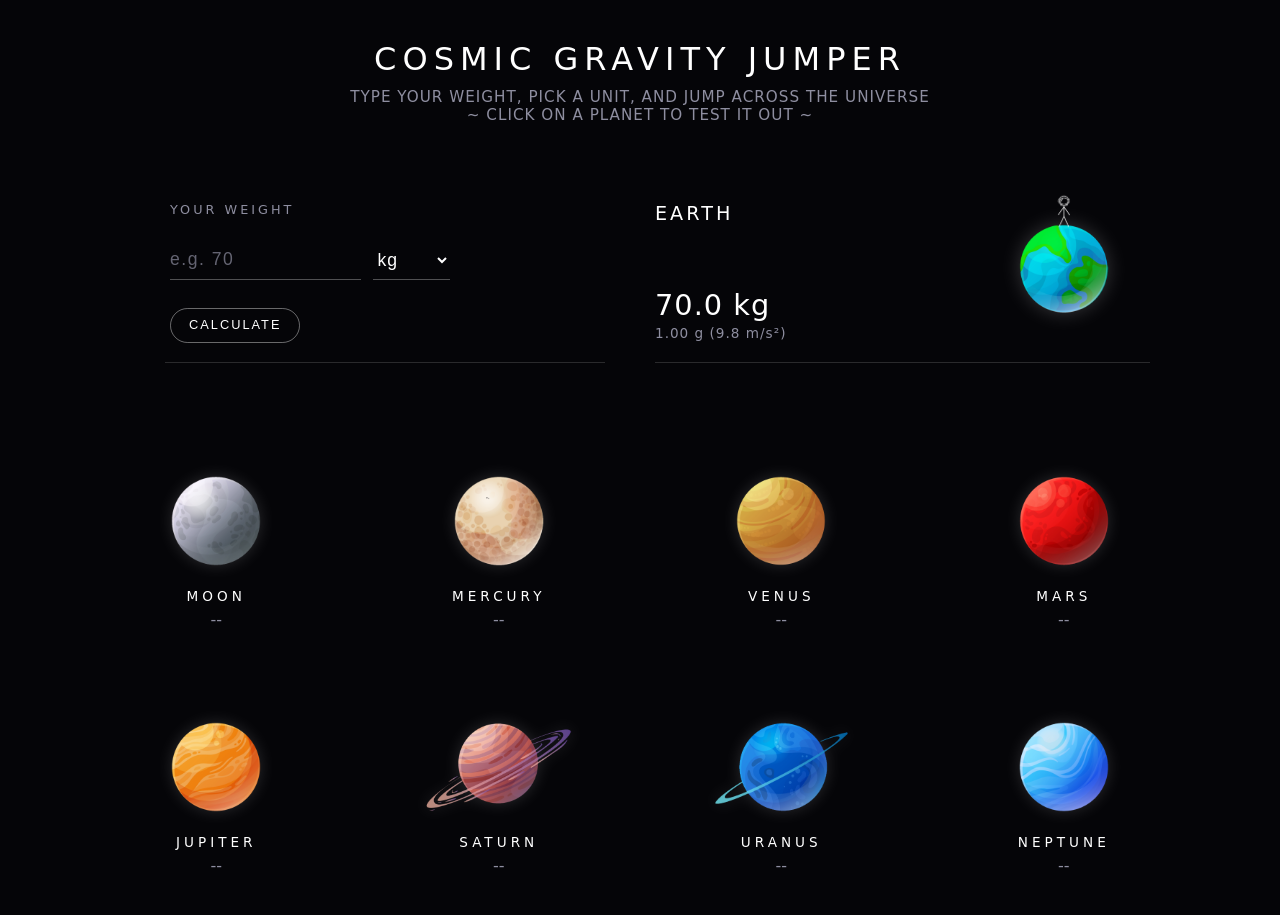
==== index.html @ cabf140f "refine header layout spacing, input typography, and component alignment - Increase spacing between h" ====
<!DOCTYPE html>
<html lang="en">
<head>
    <meta charset="UTF-8">
    <meta name="viewport" content="width=device-width, initial-scale=1.0">
    <title>Cosmic Gravity Jumper</title>
    <link rel="stylesheet" href="style.css">
</head>
<body>

    <!-- Background Stars Canvas -->
    <canvas id="starsCanvas"></canvas>

    <!-- Header Section -->
    <header>
        <h1>COSMIC GRAVITY JUMPER</h1>
        <p>TYPE YOUR WEIGHT, PICK A UNIT, AND JUMP ACROSS THE UNIVERSE</p>
        <p>~ CLICK ON A PLANET TO TEST IT OUT ~</p>
    </header>

    <!-- Top Section Container -->
    <section class="top-container">
        <!-- Weight Input Card -->
        <div class="calculator-card">
            <div class="calculator-card-content">
                <label for="earthWeight">YOUR WEIGHT</label>
                <div class="input-group">
                    <input type="number" id="earthWeight" placeholder="e.g. 70">
                    <select id="unitSelect">
                        <option value="kg">kg</option>
                        <option value="lbs">lbs</option>
                    </select>
                </div>
            </div>
            <button id="calcBtn" onclick="calculateAllWeights()">CALCULATE</button>
        </div>

        <!-- Earth Display Card -->
        <div class="earth-hero-card" id="earthHero" onclick="handleEarthClick()">
            <!-- Earth Info Column -->
            <div class="earth-info-column">
                <h2>EARTH</h2>
                <div class="earth-display">
                    <span class="weight-tag" id="earthDisplayWeight">70.0 kg</span>
                    <span class="gravity-tag">1.00 g (9.8 m/s²)</span>
                </div>
            </div>

            <!-- Earth Visual Column -->
            <div class="earth-visual-column">
                <div class="jumper-container">
                    <img id="jumper-earth" class="astronaut-img" src="assets/ASTRONAUT.png" alt="Astronaut">   
                </div>
                <div class="planet-visual-container-earth">
                    <img class="planet-img earth-img" src="assets/EARTH.png" alt="EARTH">
                </div>
            </div>
        </div>
    </section>

    <!-- Planets Grid Container -->
    <main class="planets-grid" id="planetsGrid"></main>

    <script src="script.js"></script>
</body>
</html>
---- style.css ----
:root {
    --bg-color: #050508;
    --text-color: #ffffff;
    --text-muted: #8e8ea0;
    --accent-glow: rgba(255, 255, 255, 0.8);
}

* {
    box-sizing: border-box;
    margin: 0;
    padding: 0;
}

body {
    background-color: var(--bg-color);
    color: var(--text-color);
    font-family: system-ui, -apple-system, BlinkMacSystemFont, 'Segoe UI', Roboto, Oxygen, Ubuntu, Cantarell, 'Open Sans', 'Helvetica Neue', Arial, sans-serif;
    min-height: 100vh;
    padding: 40px 20px;
    position: relative;
    overflow-x: hidden;
}

/* Background Canvas */
#starsCanvas {
    position: fixed;
    top: 0;
    left: 0;
    width: 100vw;
    height: 100vh;
    z-index: -1;
    pointer-events: none;
}

/* Header Section */
header {
    text-align: center;
    margin-bottom: 80px;
}

header h1 {
    font-size: 2rem;
    font-weight: 200;
    letter-spacing: 6px;
    margin-bottom: 10px;
    color: #fff;
}

header p {
    color: var(--text-muted);
    font-size: 0.95rem;
    font-weight: 300;
    letter-spacing: 1px;
}

/* Top Container Section */
.top-container {
    display: grid;
    grid-template-columns: repeat(4, 1fr);
    max-width: 1100px;
    gap: 30px;
    margin: 0 auto 80px auto;
    align-items: stretch;
}

/* Calculator Card */
.calculator-card {
    grid-column: 1 / span 2;
    display: flex;
    flex-direction: column;
    align-items: flex-start;
    padding-left: 80px;
    padding-bottom: 20px;
    width: 100%;
    position: relative;
}

.calculator-card::after {
    content: '';
    position: absolute;
    bottom: 0;
    left: 75px;
    right: 20px;
    height: 1px;
    background-color: rgba(255, 255, 255, 0.15);
}

.calculator-card-content {
    display: flex;
    flex-direction: column;
    align-items: flex-start;
    width: 100%;
}

.calculator-card label {
    width: 100%;
    text-align: left;
    font-size: 0.8rem;
    font-weight: 300;
    letter-spacing: 3px;
    color: var(--text-muted);
    margin-bottom: 24px;
    line-height: 1;
    text-transform: uppercase;
}

/* Form Inputs */
.input-group {
    display: flex;
    gap: 12px;
    margin-bottom: 28px;
    width: 100%;
    max-width: 280px;
}

input[type="number"], select {
    background: transparent;
    border: none;
    border-bottom: 1px solid rgba(255, 255, 255, 0.3);
    color: #fff;
    padding: 8px 0;
    font-size: 1.1rem;
    font-weight: 300;
    outline: none;
    transition: border-color 0.3s ease;
    text-align: left;
}

input[type="number"] {
    font-weight: 200;
    letter-spacing: 1.5px;
}

select {
    font-weight: 200;
    letter-spacing: 1px;
    cursor: pointer;
}

input[type="number"]::placeholder {
    color: var(--text-muted);
    font-family: inherit;
    font-weight: 300;
    opacity: 0.7;
}

input[type="number"]:focus, select:focus {
    border-color: #fff;
}

select option {
    background-color: #000;
    color: #fff;
}

input[type="number"] {
    flex: 2.5;
    width: 100%;
}

select {
    flex: 1;
}

button#calcBtn {
    background: transparent;
    border: 1px solid rgba(255, 255, 255, 0.4);
    color: #fff;
    font-weight: 300;
    letter-spacing: 2px;
    padding: 8px 18px;
    border-radius: 20px;
    cursor: pointer;
    font-size: 0.8rem;
    transition: all 0.3s ease;
    align-self: flex-start;
    height: 35px;
    line-height: 1;
}

button#calcBtn:hover {
    background: #fff;
    color: #000;
}

/* Earth Hero Card */
.earth-hero-card {
    grid-column: 3 / span 2;
    display: grid;
    grid-template-columns: 1fr 1fr;
    gap: 30px;
    padding-bottom: 20px;
    cursor: pointer;
    align-items: start;
    position: relative;
}

.earth-hero-card::after {
    content: '';
    position: absolute;
    bottom: 0;
    left: 0;
    right: 40px;
    height: 1px;
    background-color: rgba(255, 255, 255, 0.15);
}

/* Earth Info & Visual Columns */
.earth-info-column {
    display: flex;
    flex-direction: column;
    align-items: flex-start;
    text-align: left;
    height: 100%;
}

.earth-info-column h2 {
    width: 100%;
    font-size: 1.2rem;
    font-weight: 300;
    letter-spacing: 3px;
    color: #ffffff;
    margin-bottom: 24px;
    line-height: 1;
    text-transform: uppercase;
}

.earth-display {
    display: flex;
    flex-direction: column;
    gap: 6px;
    width: 100%;
    margin-top: auto;
    margin-bottom: 2px;
}

.weight-tag {
    font-size: 1.8rem;
    font-weight: 200;
    letter-spacing: 1px;
    line-height: 1.1;
}

.gravity-tag {
    font-size: 0.85rem;
    font-weight: 300;
    color: var(--text-muted);
    letter-spacing: 1px;
    line-height: 1;
}

.earth-visual-column {
    display: flex;
    flex-direction: column;
    align-items: center;
    position: relative;
    width: 100%;
}

.planet-visual-container-earth {
    display: flex;
    justify-content: center;
    align-items: center;
    width: 100%;
}

.planet-img.earth-img {
    height: 90px;
    width: auto;
    object-fit: contain;
    transition: transform 0.4s ease, filter 0.4s ease;
    filter: drop-shadow(0 0 10px rgba(255, 255, 255, 0.2));
}

.earth-hero-card:hover .earth-img {
    transform: scale(1.08);
    filter: drop-shadow(0 0 18px rgba(255, 255, 255, 0.35));
}

.earth-visual-column .jumper-container {
    width: 100%;
    margin-bottom: -18px;
    transform: translateY(-12px);
}

#jumper-earth {
    opacity: 1;
}

/* Planets Grid Section */
.planets-grid {
    display: grid;
    grid-template-columns: repeat(4, 1fr);
    gap: 60px 30px;
    max-width: 1100px;
    margin: 0 auto;
}

.planet-item {
    display: flex;
    flex-direction: column;
    align-items: center;
    cursor: pointer;
    position: relative;
    background: none;
    border: none;
}

/* Astronaut & Jump Animations */
.jumper-container {
    height: 38px;
    position: relative;
    display: flex;
    justify-content: center;
    align-items: flex-end;
    margin-bottom: -15px;
    z-index: 10;
}

.astronaut-img {
    width: 38px;
    height: auto;
    display: block;
    opacity: 0;
    pointer-events: none;
    transition: opacity 0.25s ease;
}

.astronaut-img.active {
    opacity: 1;
}

.astronaut-img.jumping {
    opacity: 1;
    animation: jumpVar var(--jump-duration, 1s) ease-in-out;
}

@keyframes jumpVar {
    0%   { transform: translateY(0); }
    50%  { transform: translateY(var(--jump-height, -90px)); }
    100% { transform: translateY(0); }
}

/* Planet Cards & Visuals */
.planet-visual-container {
    height: 110px;
    display: flex;
    align-items: center;
    justify-content: center;
    position: relative;
    z-index: 1;
}

.planet-img {
    height: 90px;
    width: auto;
    object-fit: contain;
    transition: transform 0.4s ease, filter 0.4s ease;
    filter: drop-shadow(0 0 8px rgba(255, 255, 255, 0.15));
}

.planet-item:hover .planet-img {
    transform: scale(1.08);
    filter: drop-shadow(0 0 15px rgba(255, 255, 255, 0.3));
}

.planet-item[data-planet="Saturn"] .planet-img {
    height: 125px;
    max-width: 150%;
}

.planet-item[data-planet="Uranus"] .planet-img {
    height: 115px;
    max-width: 140%;
}

.planet-name {
    font-size: 0.85rem;
    font-weight: 200;
    letter-spacing: 4px;
    margin-top: 12px;
    color: #ffffff;
    text-transform: uppercase;
}

.planet-weight-display {
    font-size: 1rem;
    font-weight: 300;
    margin-top: 6px;
    color: var(--text-muted);
}
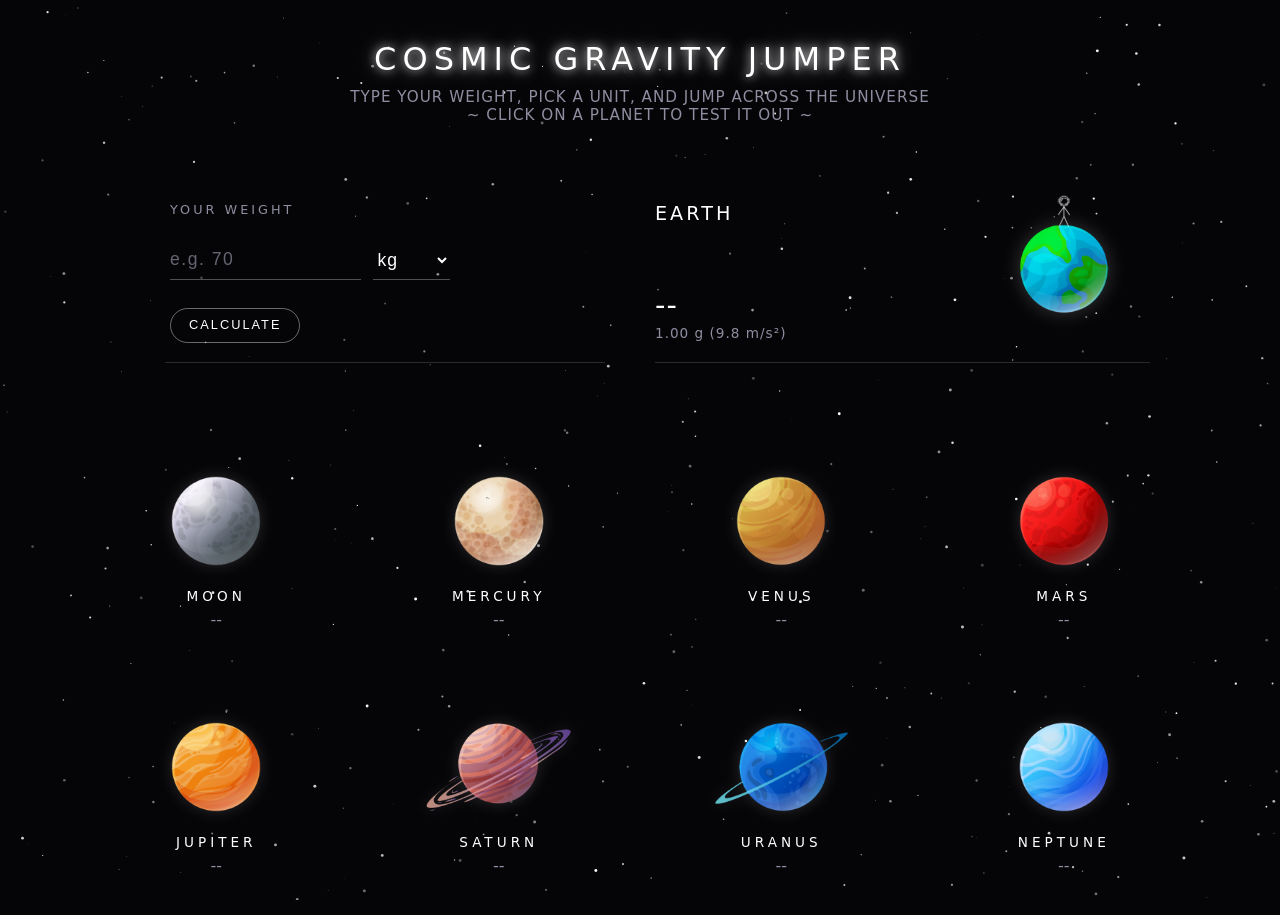
==== commit 65a12c25: "add weight number counter animation" ====
--- a/index.html
+++ b/index.html
@@ -41,7 +41,7 @@
             <div class="earth-info-column">
                 <h2>EARTH</h2>
                 <div class="earth-display">
-                    <span class="weight-tag" id="earthDisplayWeight">70.0 kg</span>
+                    <span class="weight-tag" id="earthDisplayWeight">--</span>
                     <span class="gravity-tag">1.00 g (9.8 m/s²)</span>
                 </div>
             </div>
--- a/style.css
+++ b/style.css
@@ -44,6 +44,9 @@
     letter-spacing: 6px;
     margin-bottom: 10px;
     color: #fff;
+    text-shadow: 0 0 10px rgba(255, 255, 255, 0.8),
+                 0 0 20px rgba(255, 255, 255, 0.4),
+                 0 0 30px rgba(255, 255, 255, 0.3);
 }
 
 header p {
@@ -364,6 +367,14 @@
     filter: drop-shadow(0 0 15px rgba(255, 255, 255, 0.3));
 }
 
+/* Accessibility Focus Ring for Planet Cards */
+.planet-item:focus-visible,
+.earth-visual-container:focus-visible {
+    outline: 1px solid rgba(255, 255, 255, 0.7);
+    outline-offset: 6px;
+    border-radius: 8px;
+}
+
 .planet-item[data-planet="Saturn"] .planet-img {
     height: 125px;
     max-width: 150%;
@@ -388,4 +399,146 @@
     font-weight: 300;
     margin-top: 6px;
     color: var(--text-muted);
+}
+
+/* Stars Canvas Background */
+#starsCanvas {
+    position: fixed;
+    top: 0;
+    left: 0;
+    width: 100vw;
+    height: 100vh;
+    z-index: -1;
+    pointer-events: none;
+}
+
+/* Responsive Layout Adjustments */
+
+/* Tablet & Smaller Screens (under 900px) */
+@media (max-width: 900px) {
+    body {
+        padding: 30px 16px;
+    }
+
+    header {
+        margin-bottom: 50px;
+    }
+
+    header h1 {
+        font-size: 1.6rem;
+        letter-spacing: 4px;
+    }
+
+    /* Stack top section vertically */
+    .top-container {
+        grid-template-columns: 1fr;
+        gap: 40px;
+        margin-bottom: 60px;
+    }
+
+    .calculator-card {
+        grid-column: 1 / -1;
+        padding-left: 0;
+        align-items: center;
+        padding-bottom: 40px;
+        margin-bottom: 0px;
+    }
+
+    .calculator-card::after {
+        left: 0;
+        right: 0;
+    }
+
+    .calculator-card-content,
+    .calculator-card label {
+        text-align: center;
+        align-items: center;
+    }
+
+    .input-group {
+        justify-content: center;
+    }
+
+    button#calcBtn {
+        align-self: center;
+    }
+
+    .earth-hero-card {
+        grid-column: 1 / -1;
+        grid-template-columns: 1fr 1fr;
+        gap: 20px;
+        align-items: center;
+    }
+
+    .earth-info-column {
+        align-items: flex-start;
+        text-align: left;
+        padding-left: calc(45% - 30px);
+    }
+
+    .earth-info-column h2 {
+        text-align: left;
+    }
+
+    .earth-hero-card::after {
+        left: 0;
+        right: 0;
+        bottom: -20px;
+    }
+
+    /* 2 columns for planets on tablets */
+    .planets-grid {
+        grid-template-columns: repeat(2, 1fr);
+        gap: 50px 20px;
+    }
+}
+
+@media (max-width: 550px) {
+    header h1 {
+        font-size: 1.3rem;
+        letter-spacing: 2px;
+    }
+
+    header p {
+        font-size: 0.8rem;
+    }
+
+    /* Stack Earth card content vertically on small mobile */
+    .earth-hero-card {
+        grid-template-columns: 1fr 1fr;
+        gap: 15px;
+    }
+
+    .weight-tag {
+        font-size: 1.4 rem;
+    }
+
+    .gravity-tag {
+        font-size: 0.75 rem;
+    }
+
+    .planet-img.earth-img {
+        height: 75px;
+    }
+
+    .planets-grid {
+        grid-template-columns: repeat(2, 1fr);
+        gap: 40px 15px;
+    }
+
+    .planet-img {
+        height: 70px;
+    }
+
+    .planet-item[data-planet="Saturn"] .planet-img {
+        height: 95px;
+    }
+
+    .planet-item[data-planet="Uranus"] .planet-img {
+        height: 85px;
+    }
+
+    .planets-grid .jumper-container {
+        transform: translateY(10px);
+    }
 }
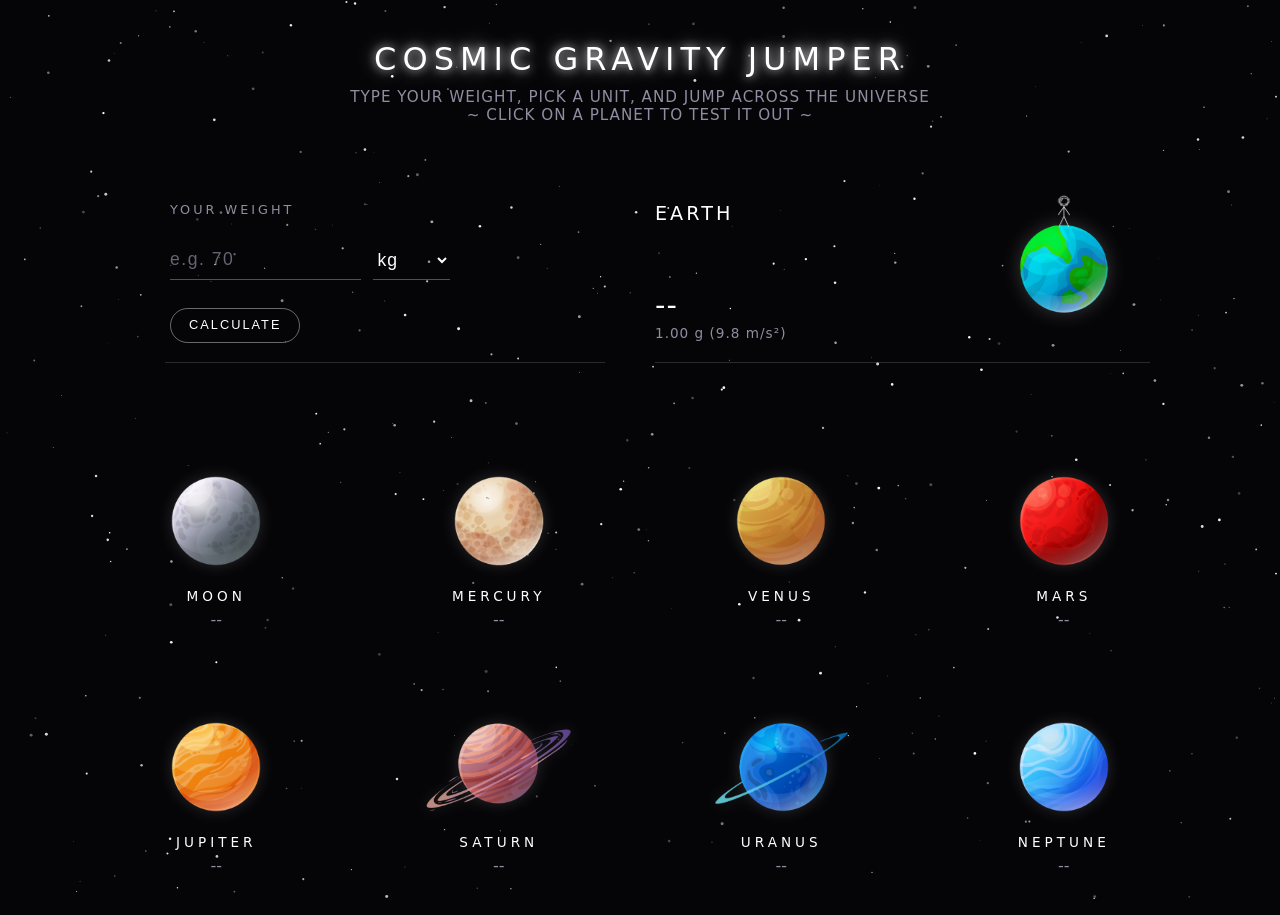
==== commit a1b956ca: "set astronaut helmet asset as website favicon" ====
--- a/index.html
+++ b/index.html
@@ -5,6 +5,7 @@
     <meta name="viewport" content="width=device-width, initial-scale=1.0">
     <title>Cosmic Gravity Jumper</title>
     <link rel="stylesheet" href="style.css">
+    <link rel="icon" type="image/png" href="assets/favicon.png">
 </head>
 <body>
 
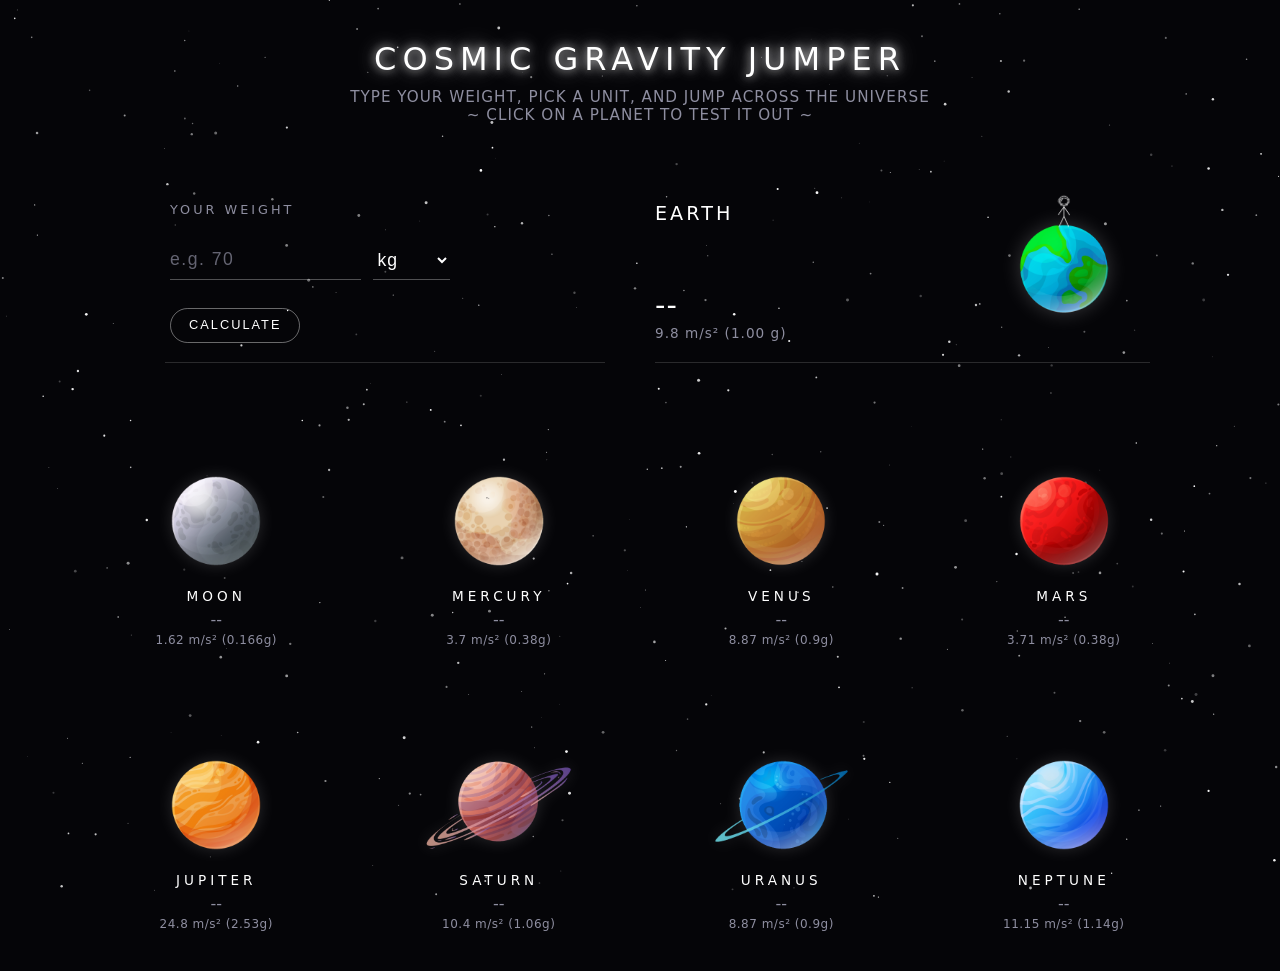
==== commit 2726d725: "updated planets dataset according to NASA information" ====
--- a/index.html
+++ b/index.html
@@ -43,7 +43,7 @@
                 <h2>EARTH</h2>
                 <div class="earth-display">
                     <span class="weight-tag" id="earthDisplayWeight">--</span>
-                    <span class="gravity-tag">1.00 g (9.8 m/s²)</span>
+                    <span class="gravity-tag">9.8 m/s² (1.00 g)</span>
                 </div>
             </div>
 
--- a/style.css
+++ b/style.css
@@ -294,7 +294,7 @@
 .planets-grid {
     display: grid;
     grid-template-columns: repeat(4, 1fr);
-    gap: 60px 30px;
+    gap: 80px 30px;
     max-width: 1100px;
     margin: 0 auto;
 }
@@ -307,6 +307,14 @@
     position: relative;
     background: none;
     border: none;
+}
+
+.planet-gravity-display {
+    font-size: 0.75rem;
+    font-weight: 300;
+    color: var(--text-muted);
+    margin-top: 4px;
+    letter-spacing: 0.5px;
 }
 
 /* Astronaut & Jump Animations */
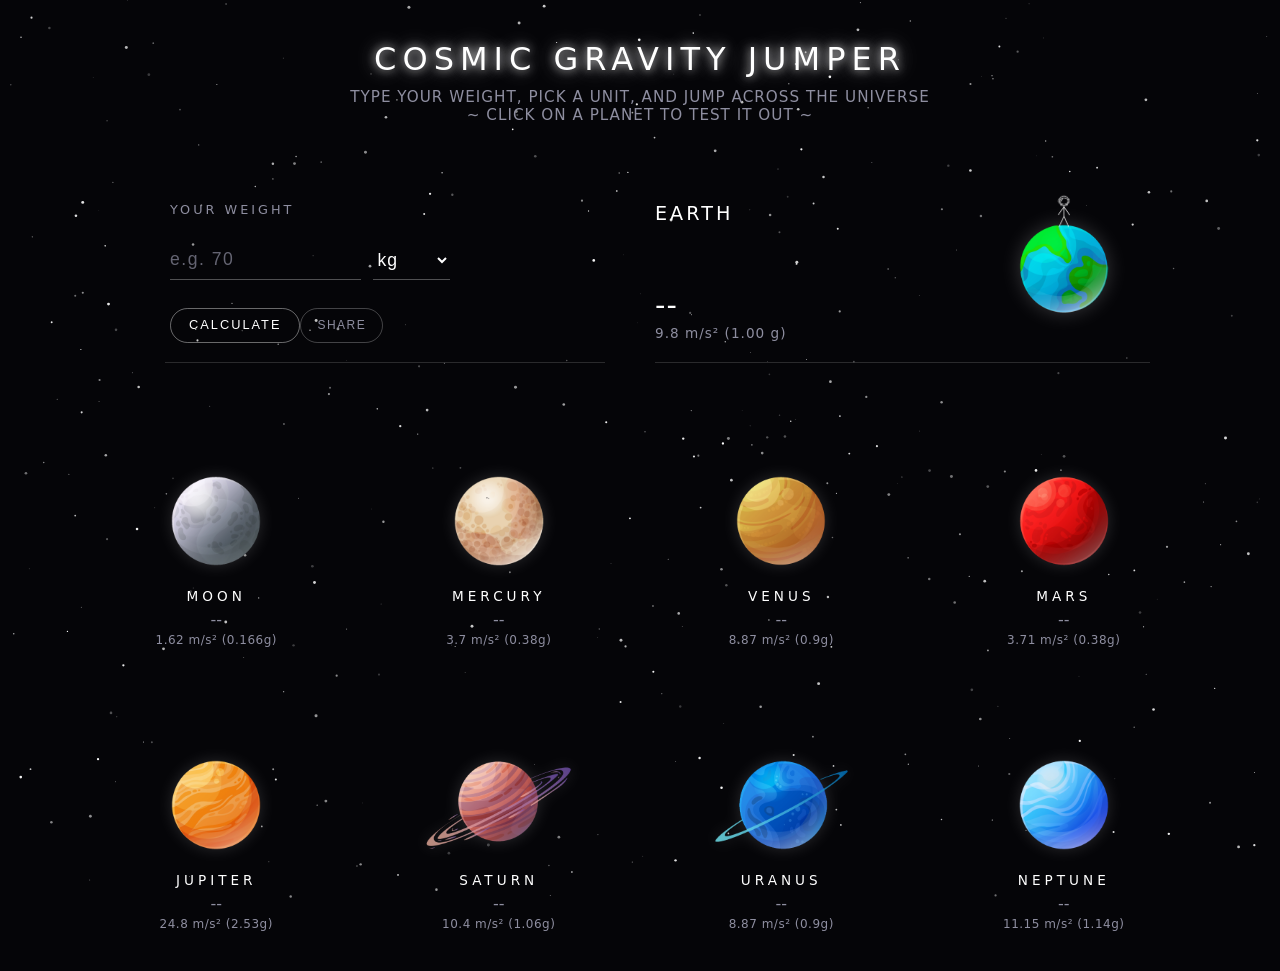
==== commit fc78395e: "added share button design to set the framework for shareable results card" ====
--- a/index.html
+++ b/index.html
@@ -33,7 +33,11 @@
                     </select>
                 </div>
             </div>
-            <button id="calcBtn" onclick="calculateAllWeights()">CALCULATE</button>
+
+            <div class="button-group">
+                <button id="calcBtn" onclick="calculateAllWeights()">CALCULATE</button>
+                <button id="shareBtn" class="share-btn">SHARE</button>
+            </div>
         </div>
 
         <!-- Earth Display Card -->
--- a/style.css
+++ b/style.css
@@ -165,6 +165,32 @@
     flex: 1;
 }
 
+.button-group {
+    display: flex;
+    gap: 10 px;
+    align-self: flex-start;
+}
+
+.share-btn {
+    background: transparent;
+    border: 1px solid rgba(255, 255, 255, 0.25);
+    color: var(--text-muted);
+    font-weight: 300;
+    letter-spacing: 1.5px;
+    padding: 8px 16px;
+    border-radius: 20px;
+    cursor: pointer;
+    font-size: 0.75rem;
+    transition: all 0.3 ease;
+    height: 35px;
+    line-height: 1;
+}
+
+.share-btn:hover {
+    border-color: rgba(255, 255, 255, 0.8);
+    color: #fff;
+}
+
 button#calcBtn {
     background: transparent;
     border: 1px solid rgba(255, 255, 255, 0.4);
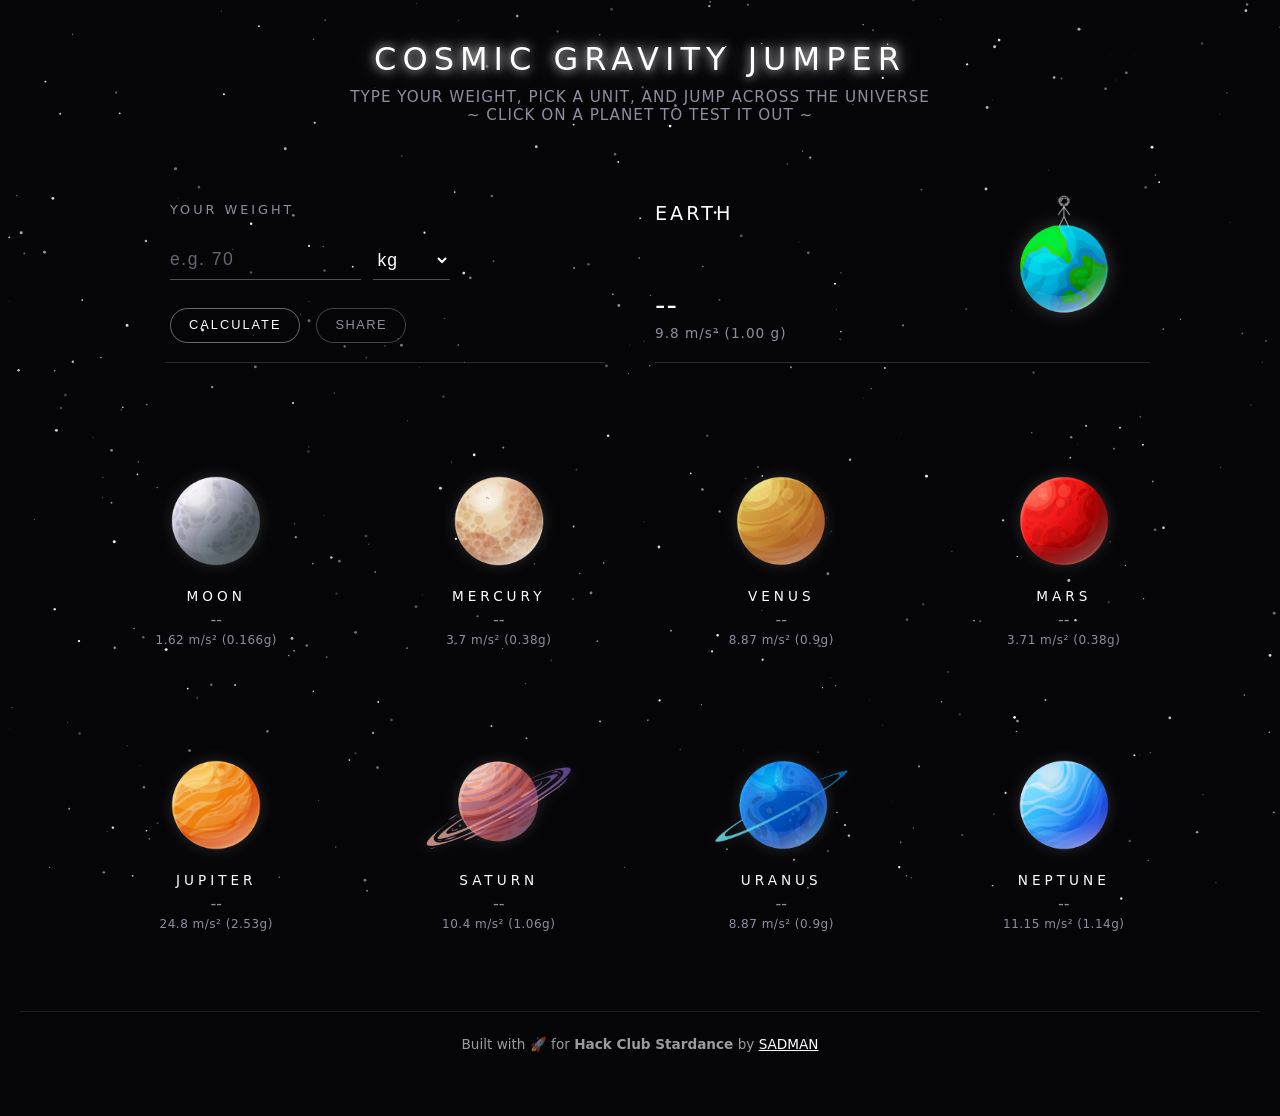
==== commit f4b5d967: "add footer in website" ====
--- a/index.html
+++ b/index.html
@@ -67,5 +67,9 @@
     <main class="planets-grid" id="planetsGrid"></main>
 
     <script src="script.js"></script>
+
+    <footer class="site-footer">
+        <p>Built with 🚀 for <strong>Hack Club Stardance</strong> by <a href="https://github.com/sadman137" target:"_blank" rel="noopener noreferrer">SADMAN</a></p>
+    </footer>
 </body>
 </html>
--- a/style.css
+++ b/style.css
@@ -167,7 +167,8 @@
 
 .button-group {
     display: flex;
-    gap: 10 px;
+    align-items: center;
+    gap: 16px;
     align-self: flex-start;
 }
 
@@ -177,18 +178,18 @@
     color: var(--text-muted);
     font-weight: 300;
     letter-spacing: 1.5px;
-    padding: 8px 16px;
+    padding: 8px 18px;
     border-radius: 20px;
     cursor: pointer;
-    font-size: 0.75rem;
-    transition: all 0.3 ease;
+    font-size: 0.8rem;
+    transition: all 0.3s ease;
     height: 35px;
     line-height: 1;
 }
 
 .share-btn:hover {
-    border-color: rgba(255, 255, 255, 0.8);
-    color: #fff;
+    background: var(--text-muted);
+    color: #000;
 }
 
 button#calcBtn {
@@ -202,7 +203,6 @@
     cursor: pointer;
     font-size: 0.8rem;
     transition: all 0.3s ease;
-    align-self: flex-start;
     height: 35px;
     line-height: 1;
 }
@@ -493,8 +493,13 @@
         justify-content: center;
     }
 
+    .button-group {
+        align-self: center;
+        justify-content: center;
+    }
+
     button#calcBtn {
-        align-self: center;
+        align-self: auto
     }
 
     .earth-hero-card {
@@ -575,4 +580,32 @@
     .planets-grid .jumper-container {
         transform: translateY(10px);
     }
+}
+
+* {
+    -webkit-tap-highlight-color: transparent;
+    -webkit-touch-callout: none;
+    user-select: none;
+}
+
+input, select, textarea {
+    user-select: text;
+}
+
+.site-footer {
+    text-align: center;
+    padding: 24px 16px;
+    font-size: 0.85rem;
+    color: rgba(255, 255, 255, 0.6);
+    border-top: 1px solid rgba(255, 255, 255, 0.1);
+    margin-top: 80px;
+}
+
+.site-footer a {
+    color: #ffffff;
+    text-decoration: underline;
+}
+
+.site-footer a:hover {
+    opacity: 0.8;
 }
